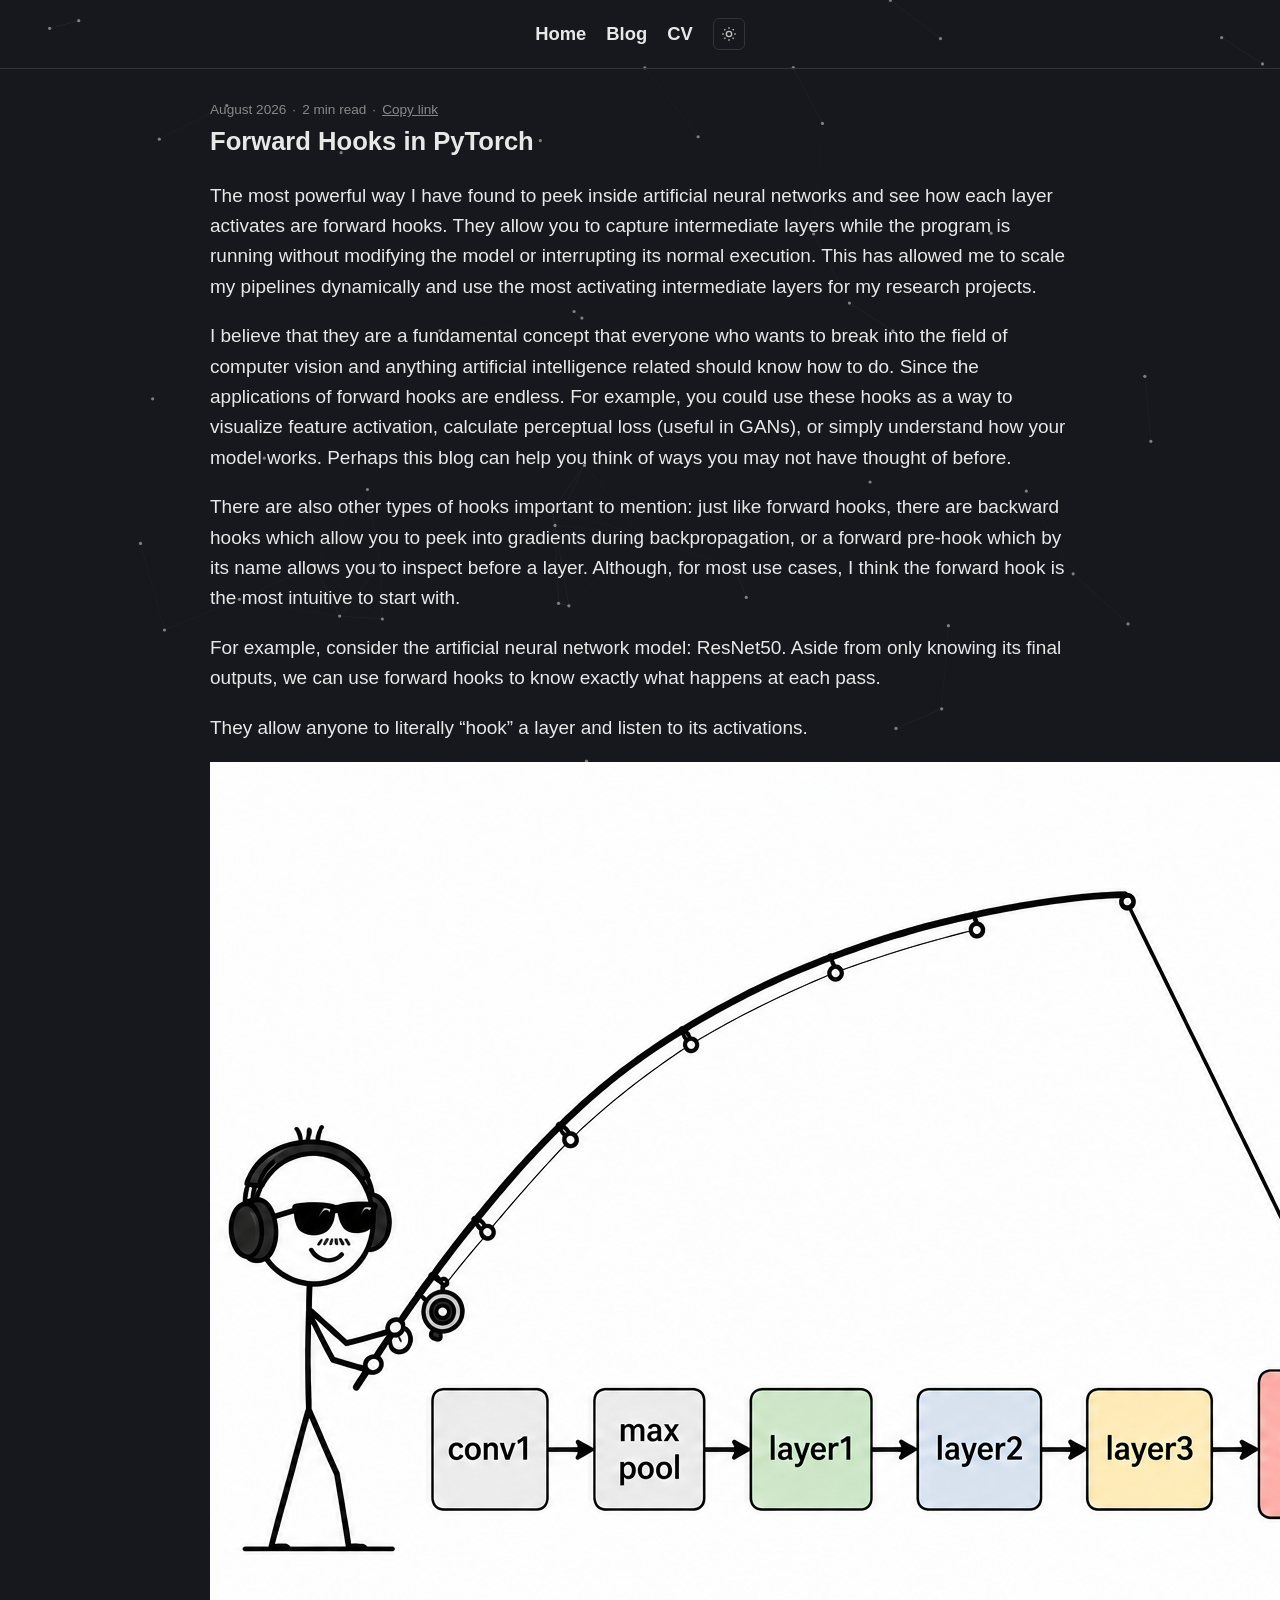
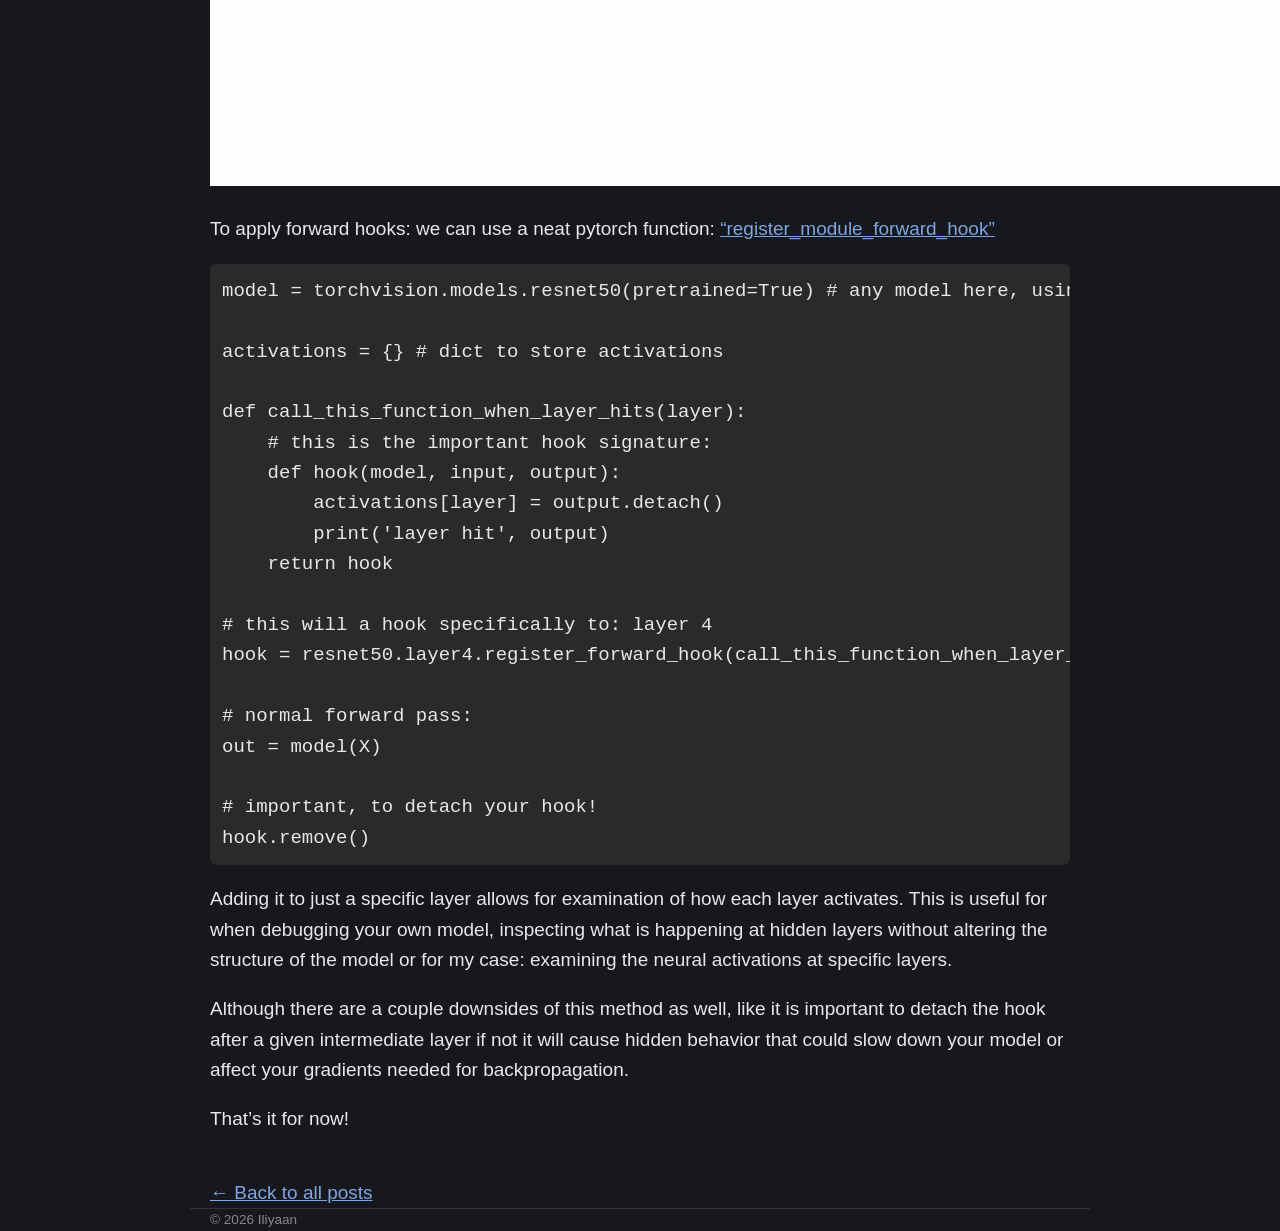
==== posts/blog1.html @ ffded572 "updated blogs" ====
<!DOCTYPE html>
<html lang="en">
<head>
<meta charset="UTF-8">
<meta name="viewport" content="width=device-width, initial-scale=1.0">
<title>Iliyaan</title>
<meta property="og:type" content="article">
<meta property="og:image" content="../images/pfp.jpeg">
<meta name="twitter:card" content="summary">
<link rel="icon" type="image/svg+xml" href="../images/favicon.svg">
<script>
  (function () {
    var t = localStorage.getItem("theme");
    if (t) document.documentElement.setAttribute("data-theme", t);
  })();
</script>
<link rel="stylesheet" href="../css/style.css">
</head>
<body>

<canvas id="neuron-bg"></canvas>

<header>
  <div class="wrap">
    <nav>
      <a href="../index.html">Home</a>
      <a href="../blog.html">Blog</a>
      <a href="../files/Iliyaan_Bhulani_CV_2026.pdf" target="_blank" rel="noopener">CV</a>
      <button id="theme-toggle" class="theme-toggle" aria-label="Toggle dark mode" title="Toggle dark mode">
        <svg class="icon-sun" viewBox="0 0 24 24" width="16" height="16" fill="none" stroke="currentColor" stroke-width="2" aria-hidden="true"><circle cx="12" cy="12" r="4"/><path d="M12 2v2M12 20v2M4 12H2M22 12h-2M5 5l1.5 1.5M17.5 17.5L19 19M5 19l1.5-1.5M17.5 6.5L19 5"/></svg>
        <svg class="icon-moon" viewBox="0 0 24 24" width="16" height="16" fill="currentColor" aria-hidden="true"><path d="M20.5 14.5A8.5 8.5 0 1 1 9.5 3.5a7 7 0 0 0 11 11z"/></svg>
      </button>
    </nav>
  </div>
</header>

<main class="wrap">
  <article>
    <div class="post-meta">
      <span id="post-date"></span><span class="dot">·</span><span id="post-reading-time"></span><span class="dot">·</span><button id="copy-link" class="copy-link-btn" aria-label="Copy link to this post" title="Copy link">Copy link</button>
    </div>
    <h1 id="post-title"></h1>
    <div class="post-body" id="post-body"></div>
    <a class="back-link" href="../blog.html">← Back to all posts</a>
  </article>
</main>

<footer class="wrap">
  &copy; 2026 Iliyaan
</footer>

<script>window.POST_SLUG = "blog1";</script>
<script src="../js/markdown.js"></script>
<script src="../js/post.js"></script>
<script src="../js/theme.js"></script>
<script src="../js/neurons.js"></script>
<script src="../js/copy-link.js"></script>

</body>
</html>
---- css/style.css ----
:root {
  /* Dark is the default theme. */
  --bg: #16181d;
  --text: #e8e8e8;
  --text-muted: #b0b0b0;
  --text-faint: #888;
  --border: #333;
  --border-light: #2a2a2a;
  --link: #7ea6e0;
  --link-hover: #a3c2ec;
  --icon: #c4c4c4;
}

:root[data-theme="light"] {
  --bg: #ffffff;
  --text: #222;
  --text-muted: #555;
  --text-faint: #777;
  --border: #ddd;
  --border-light: #eee;
  --link: #1B3358;
  --link-hover: #2a4d80;
  --icon: #444;
}

html {
  background: var(--bg);
}

body {
  margin: 0;
  color: var(--text);
  font-family: -apple-system, BlinkMacSystemFont, "Segoe UI", Arial, sans-serif;
  font-size: 19px;
  line-height: 1.6;
  transition: color 0.15s ease;
}

#neuron-bg {
  position: fixed;
  inset: 0;
  z-index: -1;
  display: block;
  pointer-events: none;
}

.sr-only {
  position: absolute;
  width: 1px;
  height: 1px;
  overflow: hidden;
  clip: rect(0, 0, 0, 0);
  white-space: nowrap;
}

a {
  color: var(--link);
}

a:hover {
  color: var(--link-hover);
}

.wrap {
  max-width: 860px;
  margin: 0 auto;
  padding: 0 20px;
}

/* Header */
header {
  border-bottom: 1px solid var(--border);
  padding: 18px 0;
  margin-bottom: 30px;
}

header .wrap {
  display: flex;
  align-items: center;
  justify-content: center;
  flex-wrap: wrap;
  gap: 10px;
}

nav {
  display: flex;
  align-items: center;
  gap: 20px;
  flex-wrap: wrap;
}

header a {
  text-decoration: none;
  font-size: 0.95rem;
  color: var(--text);
}

header nav a {
  font-size: 1.15rem;
  font-weight: 600;
}

header a:hover {
  text-decoration: underline;
  color: var(--text);
}

.icon-link {
  display: flex;
  align-items: center;
  color: var(--icon);
}

.icon-link:hover {
  color: var(--link);
  text-decoration: none;
  opacity: 0.75;
}

.social-links {
  display: flex;
  gap: 18px;
  margin-top: 8px;
  margin-bottom: 32px;
}

/* Theme toggle */
.theme-toggle {
  display: flex;
  align-items: center;
  justify-content: center;
  background: none;
  border: 1px solid var(--border);
  border-radius: 6px;
  width: 32px;
  height: 32px;
  padding: 0;
  cursor: pointer;
  color: var(--icon);
}

.theme-toggle:hover {
  border-color: var(--link);
  color: var(--link);
}

/* Default (dark) theme: show the sun icon as the action to switch to light. */
.theme-toggle .icon-sun {
  display: block;
}

.theme-toggle .icon-moon {
  display: none;
}

:root[data-theme="light"] .theme-toggle .icon-sun {
  display: none;
}

:root[data-theme="light"] .theme-toggle .icon-moon {
  display: block;
}

/* About */
.about-photo {
  width: 120px;
  height: 120px;
  border-radius: 50%;
  overflow: hidden;
  margin-bottom: 16px;
}

.about-photo img {
  width: 100%;
  height: 100%;
  object-fit: cover;
}

h1 {
  font-size: 1.6rem;
  margin: 0 0 6px;
}

.role {
  color: var(--text-muted);
  margin: 0 0 16px;
}

.typewriter-cursor {
  animation: blink 1s step-start infinite;
}

@keyframes blink {
  50% { opacity: 0; }
}

.quote {
  margin: 0 0 24px;
  font-style: italic;
  color: var(--text-muted);
}

.quote-label {
  font-style: normal;
  font-size: 0.85rem;
  color: var(--text-faint);
}

/* Blog list */
.post-entry {
  padding: 16px 0;
  border-bottom: 1px solid var(--border-light);
}

.post-entry:first-child {
  padding-top: 0;
}

.post-date {
  font-size: 0.85rem;
  color: var(--text-faint);
}

.post-meta {
  font-size: 0.85rem;
  color: var(--text-faint);
}

.post-meta .dot {
  margin: 0 6px;
}

.copy-link-btn {
  background: none;
  border: none;
  padding: 0;
  font: inherit;
  font-size: 0.85rem;
  color: var(--text-faint);
  text-decoration: underline;
  cursor: pointer;
}

.copy-link-btn:hover {
  color: var(--link);
}

.post-title {
  font-size: 1.15rem;
  margin: 4px 0;
}

.post-title a {
  text-decoration: none;
  color: var(--text);
}

.post-title a:hover {
  text-decoration: underline;
}

.post-excerpt {
  color: var(--text-muted);
  margin: 0;
}

/* Single post */
.post-body h2 {
  font-size: 1.2rem;
  margin-top: 28px;
}

.post-body pre {
  background: var(--border-light);
  padding: 12px;
  border-radius: 6px;
  overflow-x: auto;
}

.post-body code {
  background: var(--border-light);
  padding: 2px 5px;
  border-radius: 4px;
}

.post-body pre code {
  background: none;
  padding: 0;
}

.back-link {
  display: inline-block;
  margin-top: 24px;
}

footer {
  border-top: 1px solid var(--border);
  margin-top: 40px;
  padding: 20px 0 50px;
  color: var(--text-faint);
  font-size: 0.85rem;
}
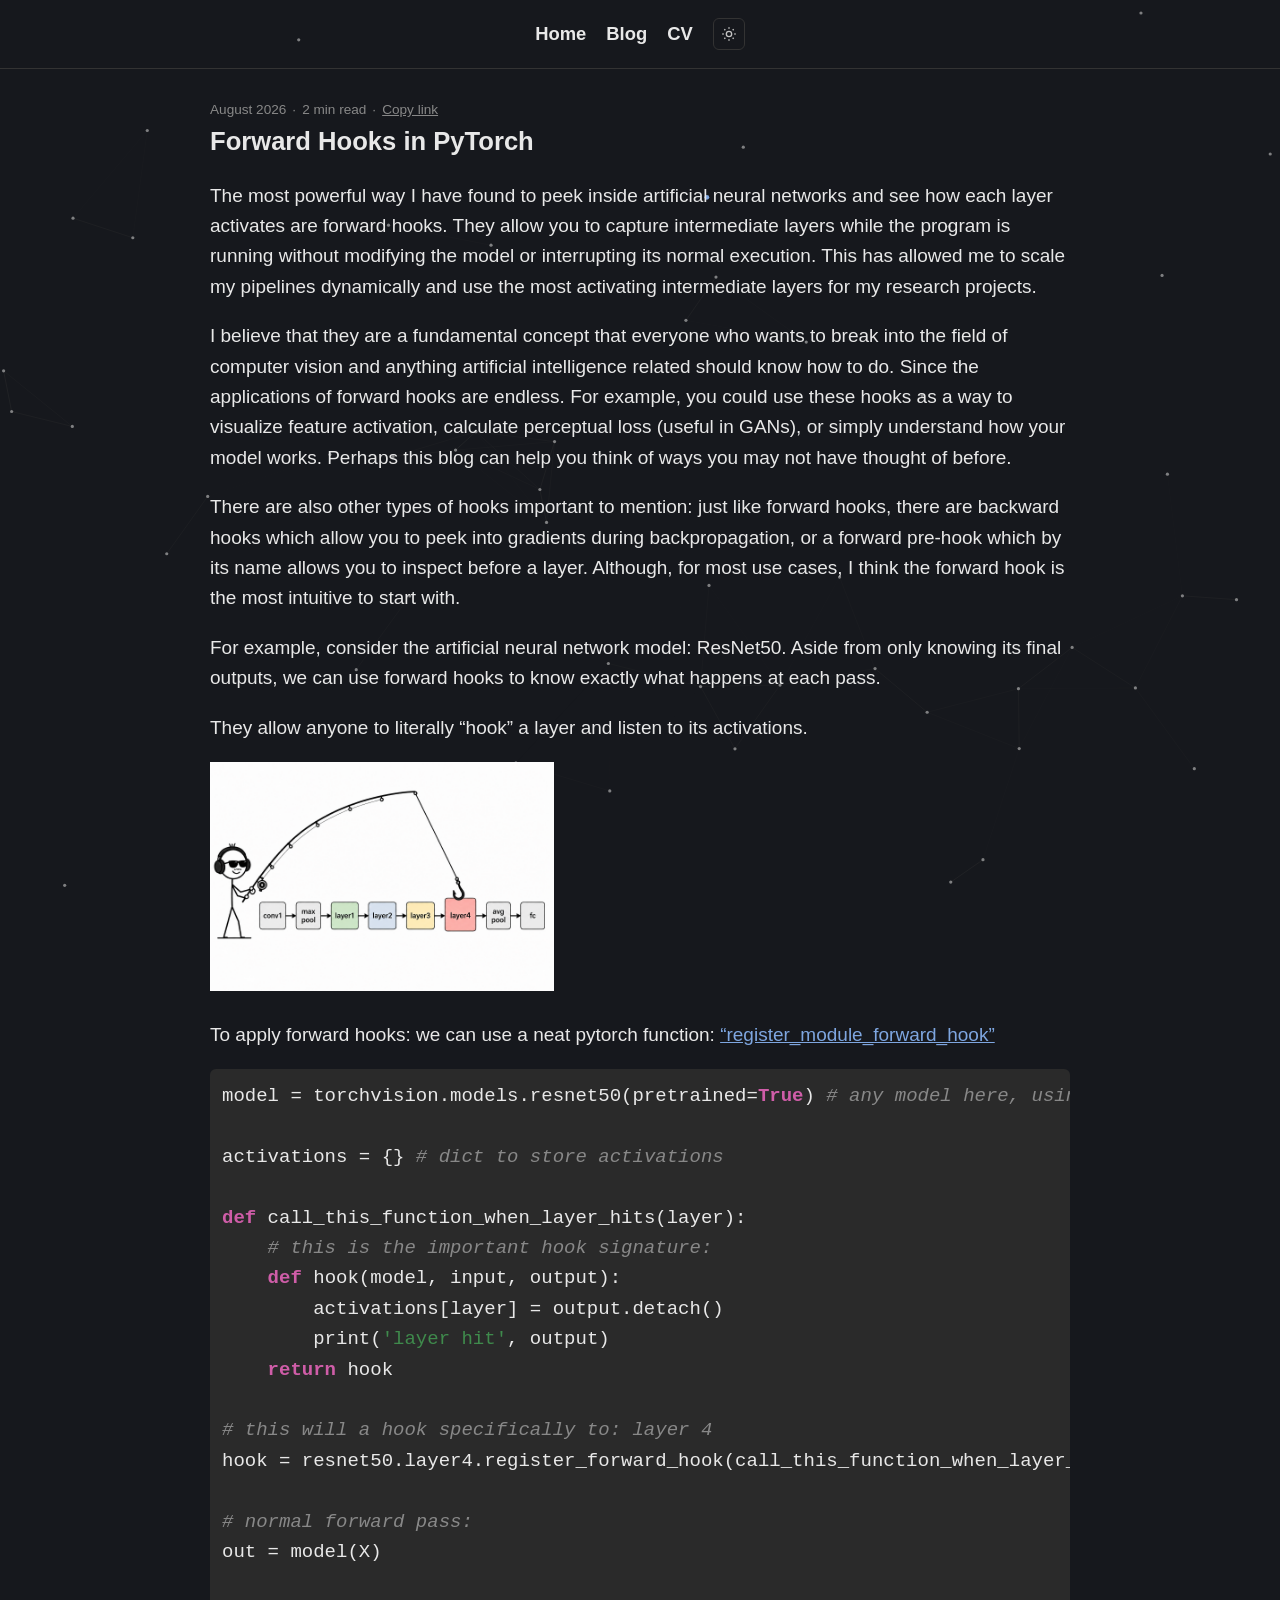
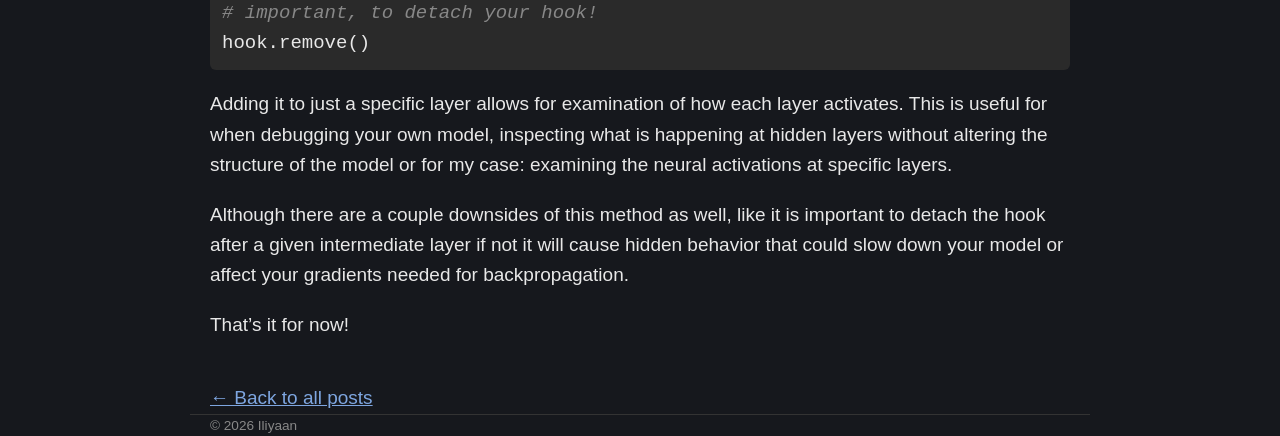
==== commit 8e8de16e: "added meta tags" ====
--- a/posts/blog1.html
+++ b/posts/blog1.html
@@ -3,10 +3,17 @@
 <head>
 <meta charset="UTF-8">
 <meta name="viewport" content="width=device-width, initial-scale=1.0">
-<title>Iliyaan</title>
+<title>Forward Hooks in PyTorch — Iliyaan</title>
+<meta name="description" content="Using forward hooks to peek inside neural networks and see how each layer activates.">
+<meta property="og:title" content="Forward Hooks in PyTorch">
+<meta property="og:description" content="Using forward hooks to peek inside neural networks and see how each layer activates.">
 <meta property="og:type" content="article">
-<meta property="og:image" content="../images/pfp.jpeg">
-<meta name="twitter:card" content="summary">
+<meta property="og:url" content="https://iliyaan.github.io/posts/blog1.html">
+<meta property="og:image" content="https://iliyaan.github.io/posts/assets/forwardhooks-img1.png">
+<meta name="twitter:card" content="summary_large_image">
+<meta name="twitter:title" content="Forward Hooks in PyTorch">
+<meta name="twitter:description" content="Using forward hooks to peek inside neural networks and see how each layer activates.">
+<meta name="twitter:image" content="https://iliyaan.github.io/posts/assets/forwardhooks-img1.png">
 <link rel="icon" type="image/svg+xml" href="../images/favicon.svg">
 <script>
   (function () {
--- a/css/style.css
+++ b/css/style.css
@@ -208,12 +208,32 @@
 
 /* Blog list */
 .post-entry {
+  display: flex;
+  align-items: center;
+  gap: 16px;
   padding: 16px 0;
   border-bottom: 1px solid var(--border-light);
 }
 
 .post-entry:first-child {
   padding-top: 0;
+}
+
+.post-thumb {
+  flex: 0 0 auto;
+  display: block;
+}
+
+.post-thumb img {
+  width: 96px;
+  height: 96px;
+  object-fit: contain;
+  border-radius: 8px;
+  display: block;
+}
+
+.post-entry-body {
+  min-width: 0;
 }
 
 .post-date {
@@ -277,6 +297,24 @@
   overflow-x: auto;
 }
 
+.tok-keyword {
+  color: #cf5da8;
+  font-weight: 600;
+}
+
+.tok-string {
+  color: #3f8a4c;
+}
+
+.tok-comment {
+  color: var(--text-faint);
+  font-style: italic;
+}
+
+.tok-number {
+  color: #b5651d;
+}
+
 .post-body code {
   background: var(--border-light);
   padding: 2px 5px;
